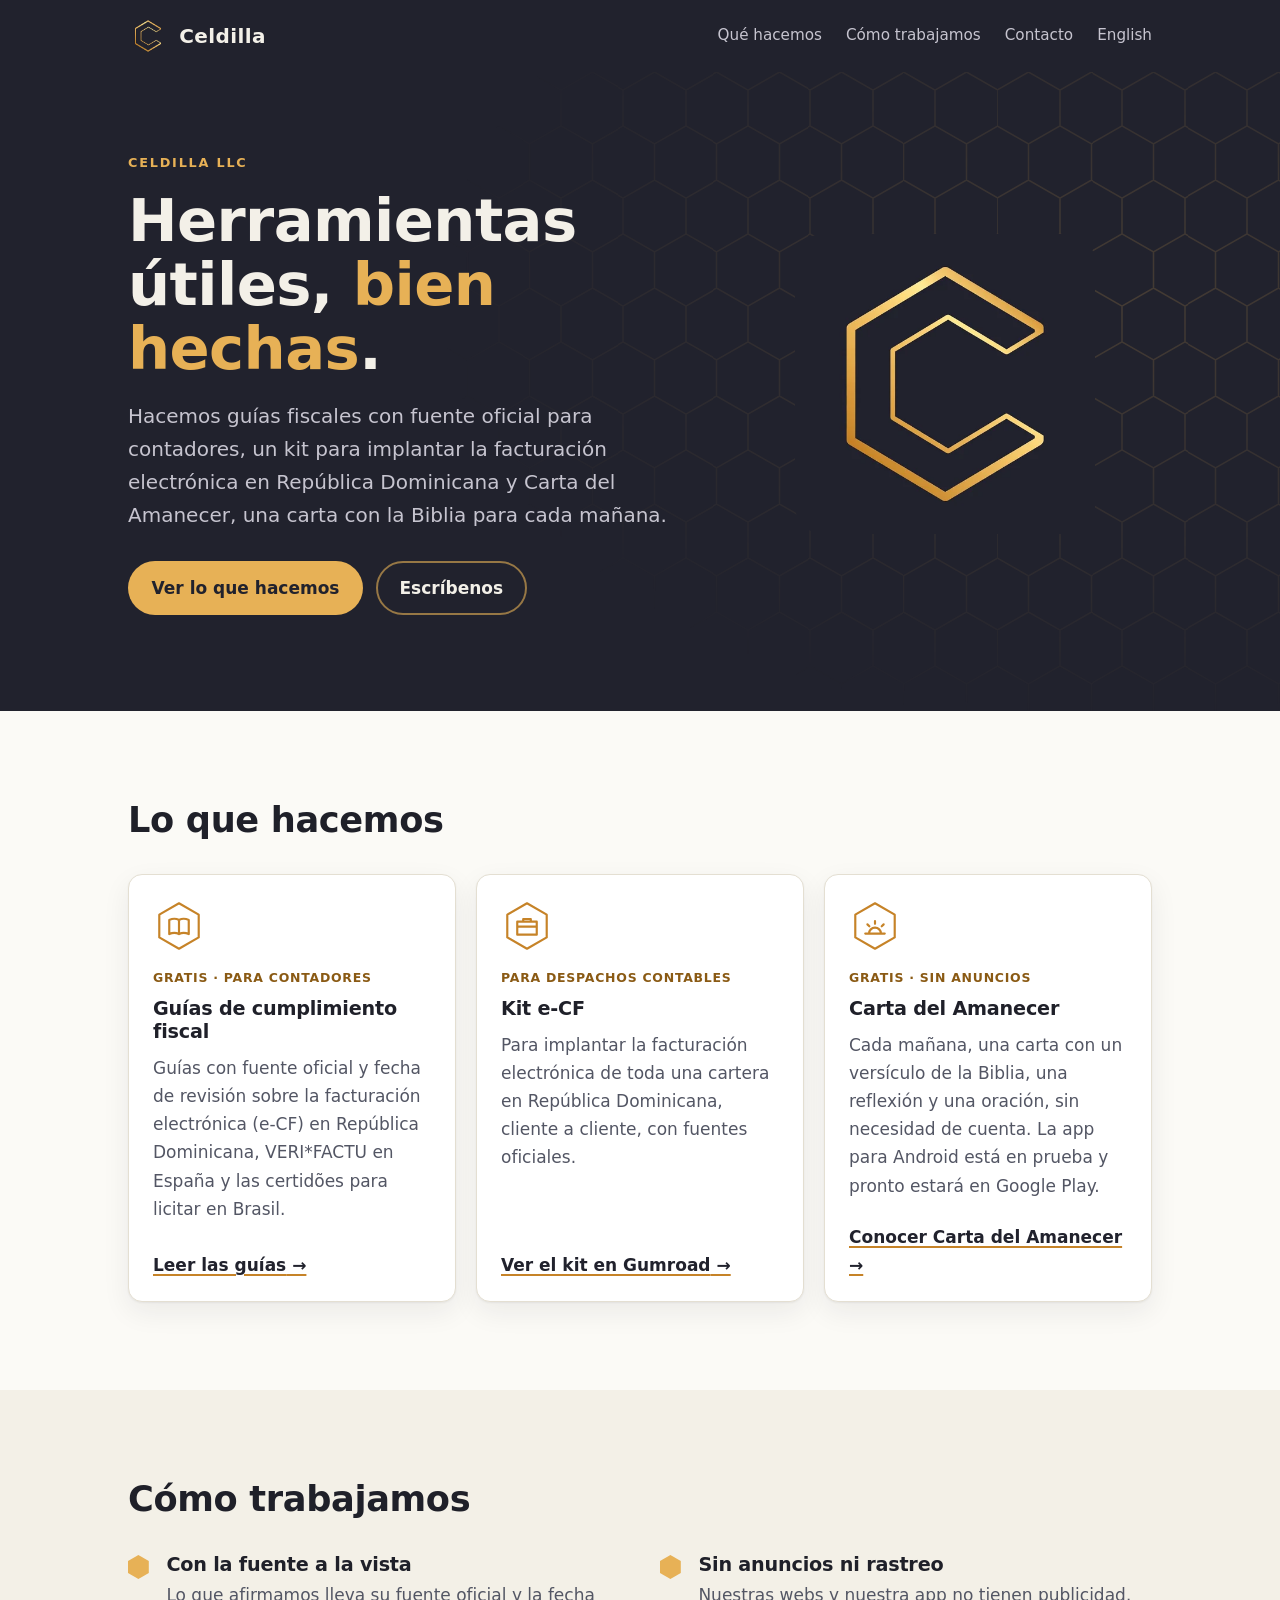
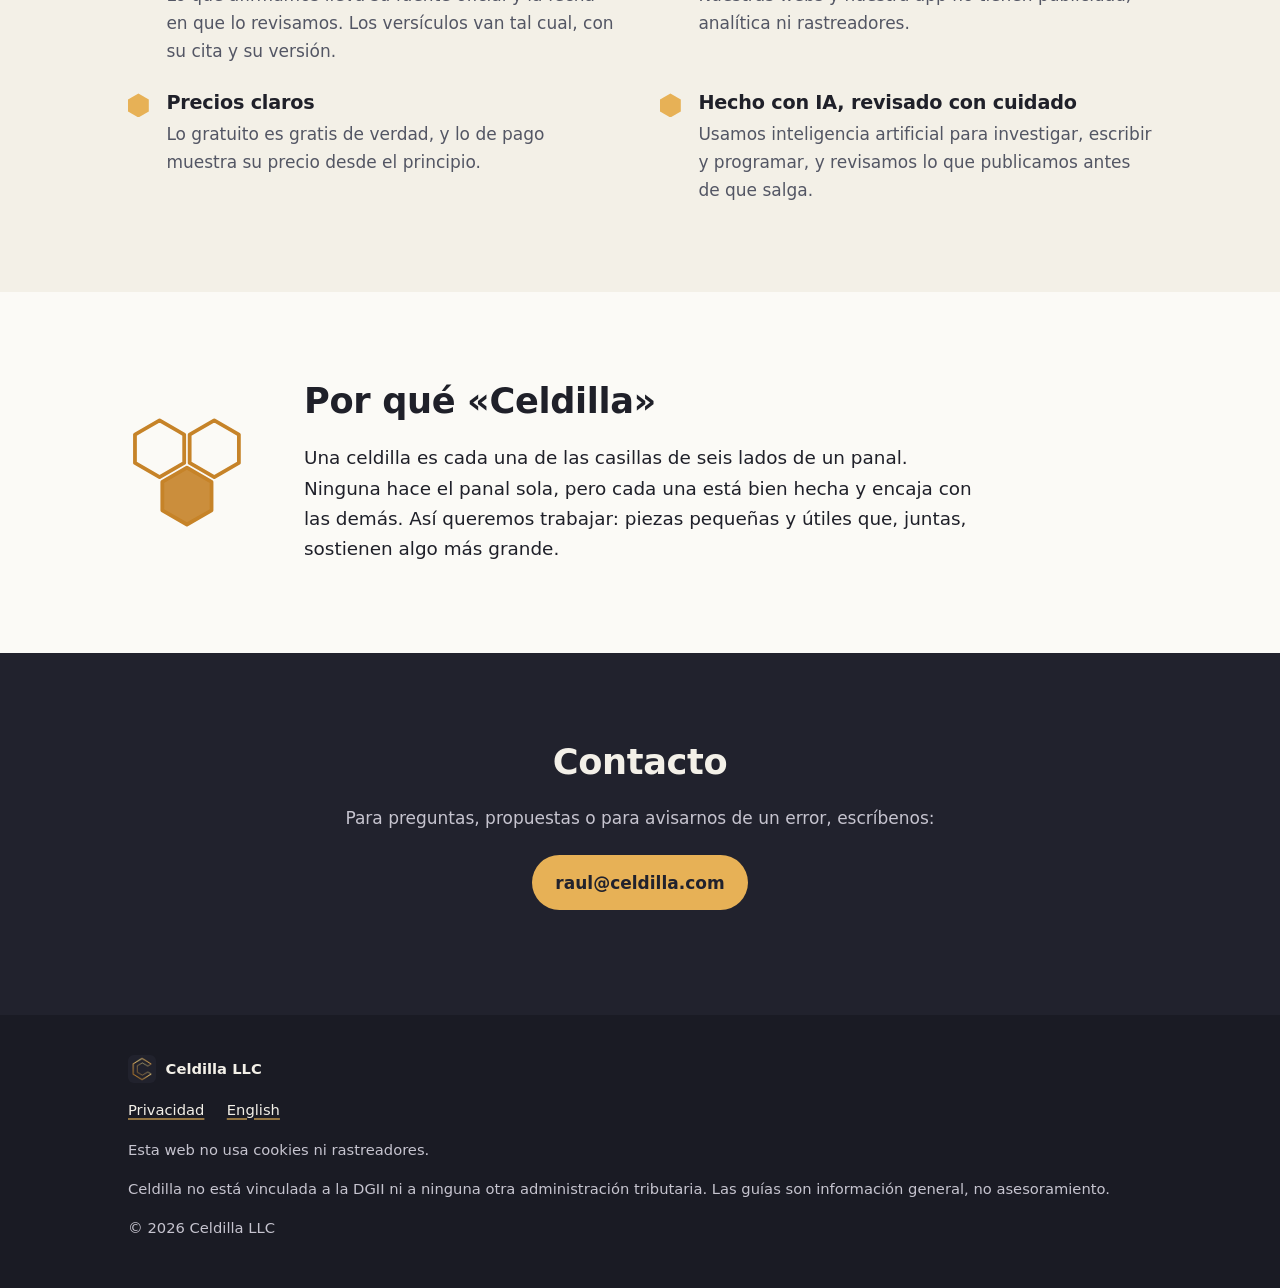
==== index.html @ afd008a3 "Pagina oficial de Celdilla en celdilla.com: inicio es/en, privacidad, 404 (O-092, D-213) Co-Authored" ====
<!doctype html>
<html lang="es">
<head>
  <meta charset="utf-8">
  <meta name="viewport" content="width=device-width, initial-scale=1">
  <meta http-equiv="Content-Security-Policy" content="default-src 'self'; script-src 'none'; style-src 'self'; img-src 'self'; font-src 'self'; object-src 'none'; base-uri 'self'; form-action 'none'; upgrade-insecure-requests">
  <meta name="referrer" content="strict-origin-when-cross-origin">
  <meta name="color-scheme" content="light dark">
  <meta name="theme-color" content="#21222d">
  <title>Celdilla LLC · Herramientas útiles, bien hechas</title>
  <meta name="description" content="Celdilla hace guías fiscales con fuente oficial para contadores, el kit e-CF para despachos de República Dominicana y Carta del Amanecer.">
  <link rel="canonical" href="https://celdilla.com/">
  <link rel="alternate" hreflang="es" href="https://celdilla.com/">
  <link rel="alternate" hreflang="en" href="https://celdilla.com/en/">
  <link rel="alternate" hreflang="x-default" href="https://celdilla.com/">
  <link rel="icon" href="/favicon.ico" sizes="any">
  <link rel="apple-touch-icon" href="/img/icono-180.png">
  <link rel="stylesheet" href="/estilos.css">
  <meta property="og:type" content="website">
  <meta property="og:site_name" content="Celdilla">
  <meta property="og:locale" content="es_LA">
  <meta property="og:locale:alternate" content="en_US">
  <meta property="og:url" content="https://celdilla.com/">
  <meta property="og:title" content="Celdilla · Herramientas útiles, bien hechas">
  <meta property="og:description" content="Guías fiscales con fuente oficial para contadores, el kit e-CF para despachos de República Dominicana y Carta del Amanecer.">
  <meta property="og:image" content="https://celdilla.com/img/compartir-es.png">
  <meta property="og:image:width" content="1200">
  <meta property="og:image:height" content="630">
  <meta property="og:image:alt" content="El logotipo de Celdilla, una C dorada de seis lados, con el lema «Herramientas útiles, bien hechas».">
  <meta name="twitter:card" content="summary_large_image">
  <script type="application/ld+json">
  {
    "@context": "https://schema.org",
    "@graph": [
      {
        "@type": "Organization",
        "@id": "https://celdilla.com/#organizacion",
        "name": "Celdilla LLC",
        "alternateName": "Celdilla",
        "url": "https://celdilla.com/",
        "logo": "https://celdilla.com/img/logo-512.png",
        "email": "raul@celdilla.com"
      },
      {
        "@type": "WebSite",
        "@id": "https://celdilla.com/#web",
        "url": "https://celdilla.com/",
        "name": "Celdilla",
        "inLanguage": ["es", "en"],
        "publisher": { "@id": "https://celdilla.com/#organizacion" }
      }
    ]
  }
  </script>
</head>
<body>
  <a class="saltar" href="#contenido">Saltar al contenido</a>

  <header class="cabecera">
    <div class="ancho cabecera__fila">
      <a class="marca" href="/"><img src="/img/logo-256.webp" alt="" width="40" height="40"><span>Celdilla</span></a>
      <nav aria-label="Principal">
        <ul>
          <li class="solo-ancho"><a href="#productos">Qué hacemos</a></li>
          <li class="solo-ancho"><a href="#principios">Cómo trabajamos</a></li>
          <li class="solo-ancho"><a href="#contacto">Contacto</a></li>
          <li><a href="/en/" hreflang="en" lang="en">English</a></li>
        </ul>
      </nav>
    </div>
  </header>

  <main id="contenido">
    <section class="portada" aria-labelledby="titulo">
      <div class="ancho portada__fila">
        <div>
          <p class="antetitulo">Celdilla LLC</p>
          <h1 id="titulo">Herramientas útiles, <em>bien hechas</em>.</h1>
          <p class="entrada">Hacemos guías fiscales con fuente oficial para contadores, un kit para implantar la facturación electrónica en República Dominicana y Carta del Amanecer, una carta con la Biblia para cada mañana.</p>
          <p class="acciones">
            <a class="boton boton--oro" href="#productos">Ver lo que hacemos</a>
            <a class="boton boton--linea" href="mailto:raul@celdilla.com">Escríbenos</a>
          </p>
        </div>
        <img class="portada__logo" src="/img/logo-512.webp" alt="" width="300" height="300">
      </div>
    </section>

    <section id="productos" class="seccion" aria-labelledby="productos-titulo">
      <div class="ancho">
        <h2 id="productos-titulo">Lo que hacemos</h2>
        <ul class="tarjetas">
          <li class="tarjeta">
            <svg class="tarjeta__icono" viewBox="0 0 48 48" aria-hidden="true" focusable="false" fill="none" stroke="currentColor" stroke-width="2" stroke-linecap="round" stroke-linejoin="round"><path d="M24 3 42.2 13.5v21L24 45 5.8 34.5v-21Z"/><path d="M15 18.5c3.2-1.6 6.2-1.6 9 0v13c-2.8-1.6-5.8-1.6-9 0Zm18 0c-3.2-1.6-6.2-1.6-9 0v13c2.8-1.6 5.8-1.6 9 0Z"/></svg>
            <p class="etiqueta">Gratis · Para contadores</p>
            <h3>Guías de cumplimiento fiscal</h3>
            <p>Guías con fuente oficial y fecha de revisión sobre la facturación electrónica (e-CF) en República Dominicana, VERI*FACTU en España y las <span lang="pt-BR">certidões</span> para licitar en Brasil.</p>
            <a class="tarjeta__enlace" href="https://guias.celdilla.com/">Leer las guías<span aria-hidden="true"> →</span></a>
          </li>
          <li class="tarjeta">
            <svg class="tarjeta__icono" viewBox="0 0 48 48" aria-hidden="true" focusable="false" fill="none" stroke="currentColor" stroke-width="2" stroke-linecap="round" stroke-linejoin="round"><path d="M24 3 42.2 13.5v21L24 45 5.8 34.5v-21Z"/><path d="M15 20h18v12H15Zm0 4.5h18m-12.5-4.5v-2.5h7V20"/></svg>
            <p class="etiqueta">Para despachos contables</p>
            <h3>Kit e-CF</h3>
            <p>Para implantar la facturación electrónica de toda una cartera en República Dominicana, cliente a cliente, con fuentes oficiales.</p>
            <a class="tarjeta__enlace" href="https://ramirezral.gumroad.com/l/kit-ecf-rd">Ver el kit en Gumroad<span aria-hidden="true"> →</span></a>
          </li>
          <li class="tarjeta">
            <svg class="tarjeta__icono" viewBox="0 0 48 48" aria-hidden="true" focusable="false" fill="none" stroke="currentColor" stroke-width="2" stroke-linecap="round" stroke-linejoin="round"><path d="M24 3 42.2 13.5v21L24 45 5.8 34.5v-21Z"/><path d="M15 31h18m-14.5 0a5.5 5.5 0 0 1 11 0M24 19.5V22m-7 .5 1.8 1.8m13.2-1.8-1.8 1.8"/></svg>
            <p class="etiqueta">Gratis · Sin anuncios</p>
            <h3>Carta del Amanecer</h3>
            <p>Cada mañana, una carta con un versículo de la Biblia, una reflexión y una oración, sin necesidad de cuenta. La app para Android está en prueba y pronto estará en Google Play.</p>
            <a class="tarjeta__enlace" href="https://carta.celdilla.com/">Conocer Carta del Amanecer<span aria-hidden="true"> →</span></a>
          </li>
        </ul>
      </div>
    </section>

    <section id="principios" class="seccion seccion--suave" aria-labelledby="principios-titulo">
      <div class="ancho">
        <h2 id="principios-titulo">Cómo trabajamos</h2>
        <ul class="principios">
          <li>
            <h3>Con la fuente a la vista</h3>
            <p>Lo que afirmamos lleva su fuente oficial y la fecha en que lo revisamos. Los versículos van tal cual, con su cita y su versión.</p>
          </li>
          <li>
            <h3>Sin anuncios ni rastreo</h3>
            <p>Nuestras webs y nuestra app no tienen publicidad, analítica ni rastreadores.</p>
          </li>
          <li>
            <h3>Precios claros</h3>
            <p>Lo gratuito es gratis de verdad, y lo de pago muestra su precio desde el principio.</p>
          </li>
          <li>
            <h3>Hecho con IA, revisado con cuidado</h3>
            <p>Usamos inteligencia artificial para investigar, escribir y programar, y revisamos lo que publicamos antes de que salga.</p>
          </li>
        </ul>
      </div>
    </section>

    <section id="nombre" class="seccion" aria-labelledby="nombre-titulo">
      <div class="ancho nombre">
        <svg viewBox="10 3 76 74" aria-hidden="true" focusable="false" fill="none" stroke="currentColor" stroke-width="2.4" stroke-linejoin="round"><path d="M30 7 45.59 16v18L30 43 14.41 34V16Z"/><path d="M64.64 7 80.23 16v18L64.64 43 49.05 34V16Z"/><path d="M47.32 37 62.91 46v18L47.32 73 31.73 64V46Z" fill="currentColor" fill-opacity=".9"/></svg>
        <div>
          <h2 id="nombre-titulo">Por qué «Celdilla»</h2>
          <p>Una celdilla es cada una de las casillas de seis lados de un panal. Ninguna hace el panal sola, pero cada una está bien hecha y encaja con las demás. Así queremos trabajar: piezas pequeñas y útiles que, juntas, sostienen algo más grande.</p>
        </div>
      </div>
    </section>

    <section id="contacto" class="seccion seccion--noche" aria-labelledby="contacto-titulo">
      <div class="ancho contacto">
        <h2 id="contacto-titulo">Contacto</h2>
        <p>Para preguntas, propuestas o para avisarnos de un error, escríbenos:</p>
        <p><a class="boton boton--oro" href="mailto:raul@celdilla.com">raul@celdilla.com</a></p>
      </div>
    </section>
  </main>

  <footer class="pie">
    <div class="ancho">
      <p class="pie__marca"><img src="/img/logo-256.webp" alt="" width="28" height="28">Celdilla LLC</p>
      <ul>
        <li><a href="/privacidad.html">Privacidad</a></li>
        <li><a href="/en/" hreflang="en" lang="en">English</a></li>
      </ul>
      <p>Esta web no usa cookies ni rastreadores.</p>
      <p>Celdilla no está vinculada a la DGII ni a ninguna otra administración tributaria. Las guías son información general, no asesoramiento.</p>
      <p>© 2026 Celdilla LLC</p>
    </div>
  </footer>
</body>
</html>
---- estilos.css ----
/* celdilla.com. Colores del logotipo A: fondo #21222d y oro de #c68328 a #ffe893.
   Sin fuentes ni scripts externos: letra del sistema y nada que cargar de otros sitios. */
:root {
  --noche: #21222d;
  --noche-2: #1a1b24;
  --oro: #e7b156;
  --oro-claro: #ffe893;
  --oro-oscuro: #c68328;
  --sobre-noche: #f3f0e8;
  --sobre-noche-suave: #c6c4cf;
  --tinta: #1f2029;
  --suave: #535664;
  --papel: #fbfaf6;
  --papel-2: #f3f0e7;
  --tarjeta: #ffffff;
  --borde: #e4dfd2;
  --acento: #8a5a14;
  --enlace: #21222d;
  --subrayado: #c68328;
  --icono: #c68328;
  --sombra: 0 1px 2px rgb(33 34 45 / 6%), 0 10px 28px rgb(33 34 45 / 7%);
}
@media (prefers-color-scheme: dark) {
  :root {
    --tinta: #ecebe6;
    --suave: #b0b2bd;
    --papel: #15161d;
    --papel-2: #1b1c25;
    --tarjeta: #21222d;
    --borde: #353748;
    --acento: #e7b156;
    --enlace: #ffe2a0;
    --subrayado: #e7b156;
    --icono: #e7b156;
    --sombra: none;
  }
}

*, *::before, *::after { box-sizing: border-box; }
html { -webkit-text-size-adjust: 100%; text-size-adjust: 100%; }
@media (prefers-reduced-motion: no-preference) { html { scroll-behavior: smooth; } }
body {
  margin: 0;
  font: 400 1.0625rem/1.65 ui-sans-serif, system-ui, -apple-system, "Segoe UI", Roboto, "Helvetica Neue", Arial, sans-serif;
  color: var(--tinta);
  background: var(--papel);
}
a {
  color: var(--enlace);
  text-decoration-color: var(--subrayado);
  text-decoration-thickness: 2px;
  text-underline-offset: 3px;
}
a:hover { text-decoration-color: currentColor; }
:focus-visible { outline: 3px solid var(--oro); outline-offset: 3px; border-radius: 4px; }
h1, h2, h3 { line-height: 1.2; letter-spacing: -0.01em; margin: 0 0 0.6em; }
h2 { font-size: clamp(1.6rem, 1.2rem + 1.6vw, 2.2rem); }
h3 { font-size: 1.2rem; }
p { margin: 0 0 1em; }

.ancho { width: 100%; max-width: 68rem; margin: 0 auto; padding: 0 1rem; }
@media (min-width: 48rem) { .ancho { padding: 0 2rem; } }

.saltar {
  position: absolute; left: 1rem; top: -4rem; z-index: 10;
  background: var(--oro); color: var(--noche);
  padding: 0.6rem 1rem; border-radius: 8px; font-weight: 600;
}
.saltar:focus { top: 1rem; }

/* Cabecera */
.cabecera { background: var(--noche); color: var(--sobre-noche); }
.cabecera__fila { display: flex; align-items: center; justify-content: space-between; gap: 1rem; min-height: 4.5rem; }
.marca {
  display: inline-flex; align-items: center; gap: 0.7rem;
  color: var(--sobre-noche); text-decoration: none;
  font-weight: 700; font-size: 1.25rem; letter-spacing: 0.02em;
}
.marca img { width: 40px; height: 40px; border-radius: 9px; }
.cabecera ul { display: flex; gap: 1.5rem; list-style: none; margin: 0; padding: 0; }
.cabecera nav a {
  display: inline-block; padding: 0.6rem 0;
  color: var(--sobre-noche-suave); text-decoration: none; font-size: 0.95rem;
}
.cabecera nav a:hover { color: var(--oro-claro); }
@media (max-width: 47.99rem) { .solo-ancho { display: none; } }

/* Portada */
.portada {
  position: relative; isolation: isolate; overflow: hidden;
  background: var(--noche); color: var(--sobre-noche);
  padding: 3.5rem 0 4.5rem;
}
.portada::before {
  content: ""; position: absolute; inset: 0; z-index: -1;
  background: url("/img/panal.svg") 0 0 / 62.35px 108px repeat;
  -webkit-mask-image: radial-gradient(ellipse 75% 95% at 88% 35%, #000 0%, transparent 72%);
  mask-image: radial-gradient(ellipse 75% 95% at 88% 35%, #000 0%, transparent 72%);
}
.portada__fila { display: grid; gap: 2rem; align-items: center; }
@media (min-width: 52rem) {
  .portada { padding: 5rem 0 6rem; }
  .portada__fila { grid-template-columns: 1.4fr 1fr; }
}
.antetitulo {
  color: var(--oro); font-weight: 600; font-size: 0.8rem;
  letter-spacing: 0.14em; text-transform: uppercase; margin-bottom: 1rem;
}
.portada h1 { font-size: clamp(2.2rem, 1.4rem + 3.6vw, 3.7rem); line-height: 1.08; margin-bottom: 1.2rem; }
.portada h1 em { font-style: normal; color: var(--oro); }
.entrada { font-size: clamp(1.08rem, 1rem + 0.35vw, 1.25rem); color: var(--sobre-noche-suave); max-width: 38rem; }
.acciones { display: flex; flex-wrap: wrap; gap: 0.8rem; margin: 1.8rem 0 0; }
.portada__logo { justify-self: center; width: min(300px, 70vw); height: auto; border-radius: 28px; }
@media (max-width: 51.99rem) { .portada__logo { display: none; } }

/* Botones */
.boton {
  display: inline-flex; align-items: center; justify-content: center;
  min-height: 48px; padding: 0.7rem 1.35rem; border-radius: 999px;
  border: 2px solid transparent; font-weight: 650; text-decoration: none;
}
.boton--oro { background: var(--oro); color: var(--noche); }
.boton--oro:hover { background: var(--oro-claro); }
.boton--linea { border-color: rgb(231 177 86 / 60%); color: var(--sobre-noche); }
.boton--linea:hover { border-color: var(--oro); color: var(--oro-claro); }

/* Secciones */
.seccion { padding: 4rem 0; }
@media (min-width: 48rem) { .seccion { padding: 5.5rem 0; } }
.seccion--suave { background: var(--papel-2); }
.seccion--noche { background: var(--noche); color: var(--sobre-noche); }
.intro { color: var(--suave); max-width: 42rem; }

/* Lo que hacemos */
.tarjetas { list-style: none; margin: 2rem 0 0; padding: 0; display: grid; gap: 1.25rem; }
@media (min-width: 52rem) { .tarjetas { grid-template-columns: repeat(3, 1fr); } }
.tarjeta {
  display: flex; flex-direction: column;
  background: var(--tarjeta); border: 1px solid var(--borde); border-radius: 14px;
  padding: 1.6rem 1.5rem 1.4rem; box-shadow: var(--sombra);
}
.tarjeta__icono { width: 52px; height: 52px; color: var(--icono); margin-bottom: 1rem; }
.etiqueta {
  color: var(--acento); font-size: 0.78rem; font-weight: 650;
  letter-spacing: 0.06em; text-transform: uppercase; margin-bottom: 0.5rem;
}
.tarjeta p:not(.etiqueta) { color: var(--suave); }
.tarjeta__enlace { margin-top: auto; padding-top: 0.4rem; font-weight: 650; }

/* Cómo trabajamos */
.principios { list-style: none; margin: 2rem 0 0; padding: 0; display: grid; gap: 1.6rem 2.5rem; }
@media (min-width: 48rem) { .principios { grid-template-columns: repeat(2, 1fr); } }
.principios li { position: relative; padding-left: 2.4rem; }
.principios li::before {
  content: ""; position: absolute; left: 0; top: 0.15rem;
  width: 1.3rem; height: 1.5rem; background: var(--oro);
  clip-path: polygon(50% 0, 100% 25%, 100% 75%, 50% 100%, 0 75%, 0 25%);
}
.principios h3 { margin-bottom: 0.35rem; }
.principios p { color: var(--suave); margin: 0; }

/* Por qué «Celdilla» */
.nombre { display: grid; gap: 1.5rem; align-items: center; }
@media (min-width: 48rem) { .nombre { grid-template-columns: 8rem 1fr; gap: 3rem; } }
.nombre svg { width: 7.5rem; height: auto; color: var(--icono); }
.nombre p { font-size: 1.15rem; max-width: 42rem; margin: 0; }

/* Contacto */
.contacto { text-align: center; }
.contacto p { color: var(--sobre-noche-suave); }
.contacto .boton { margin-top: 0.4rem; }

/* Pie */
.pie { background: var(--noche-2); color: var(--sobre-noche-suave); font-size: 0.92rem; padding: 2.5rem 0 3rem; }
.pie a { color: var(--sobre-noche); text-decoration-color: rgb(231 177 86 / 60%); }
.pie__marca { display: flex; align-items: center; gap: 0.6rem; color: var(--sobre-noche); font-weight: 700; }
.pie__marca img { width: 28px; height: 28px; border-radius: 6px; }
.pie ul { display: flex; flex-wrap: wrap; gap: 0.4rem 1.4rem; list-style: none; margin: 0 0 1rem; padding: 0; }
.pie p:last-child { margin-bottom: 0; }

/* Páginas de texto */
.texto { padding: 3rem 0 4rem; }
.texto .ancho { max-width: 46rem; }
.texto h1 { font-size: clamp(1.8rem, 1.4rem + 1.6vw, 2.4rem); }
.texto h2 { font-size: 1.3rem; margin-top: 2.2rem; }
.suave { color: var(--suave); }

@media print {
  .cabecera nav, .acciones, .saltar, .portada::before { display: none; }
  .portada, .seccion--noche, .cabecera, .pie { background: none; color: #000; }
}
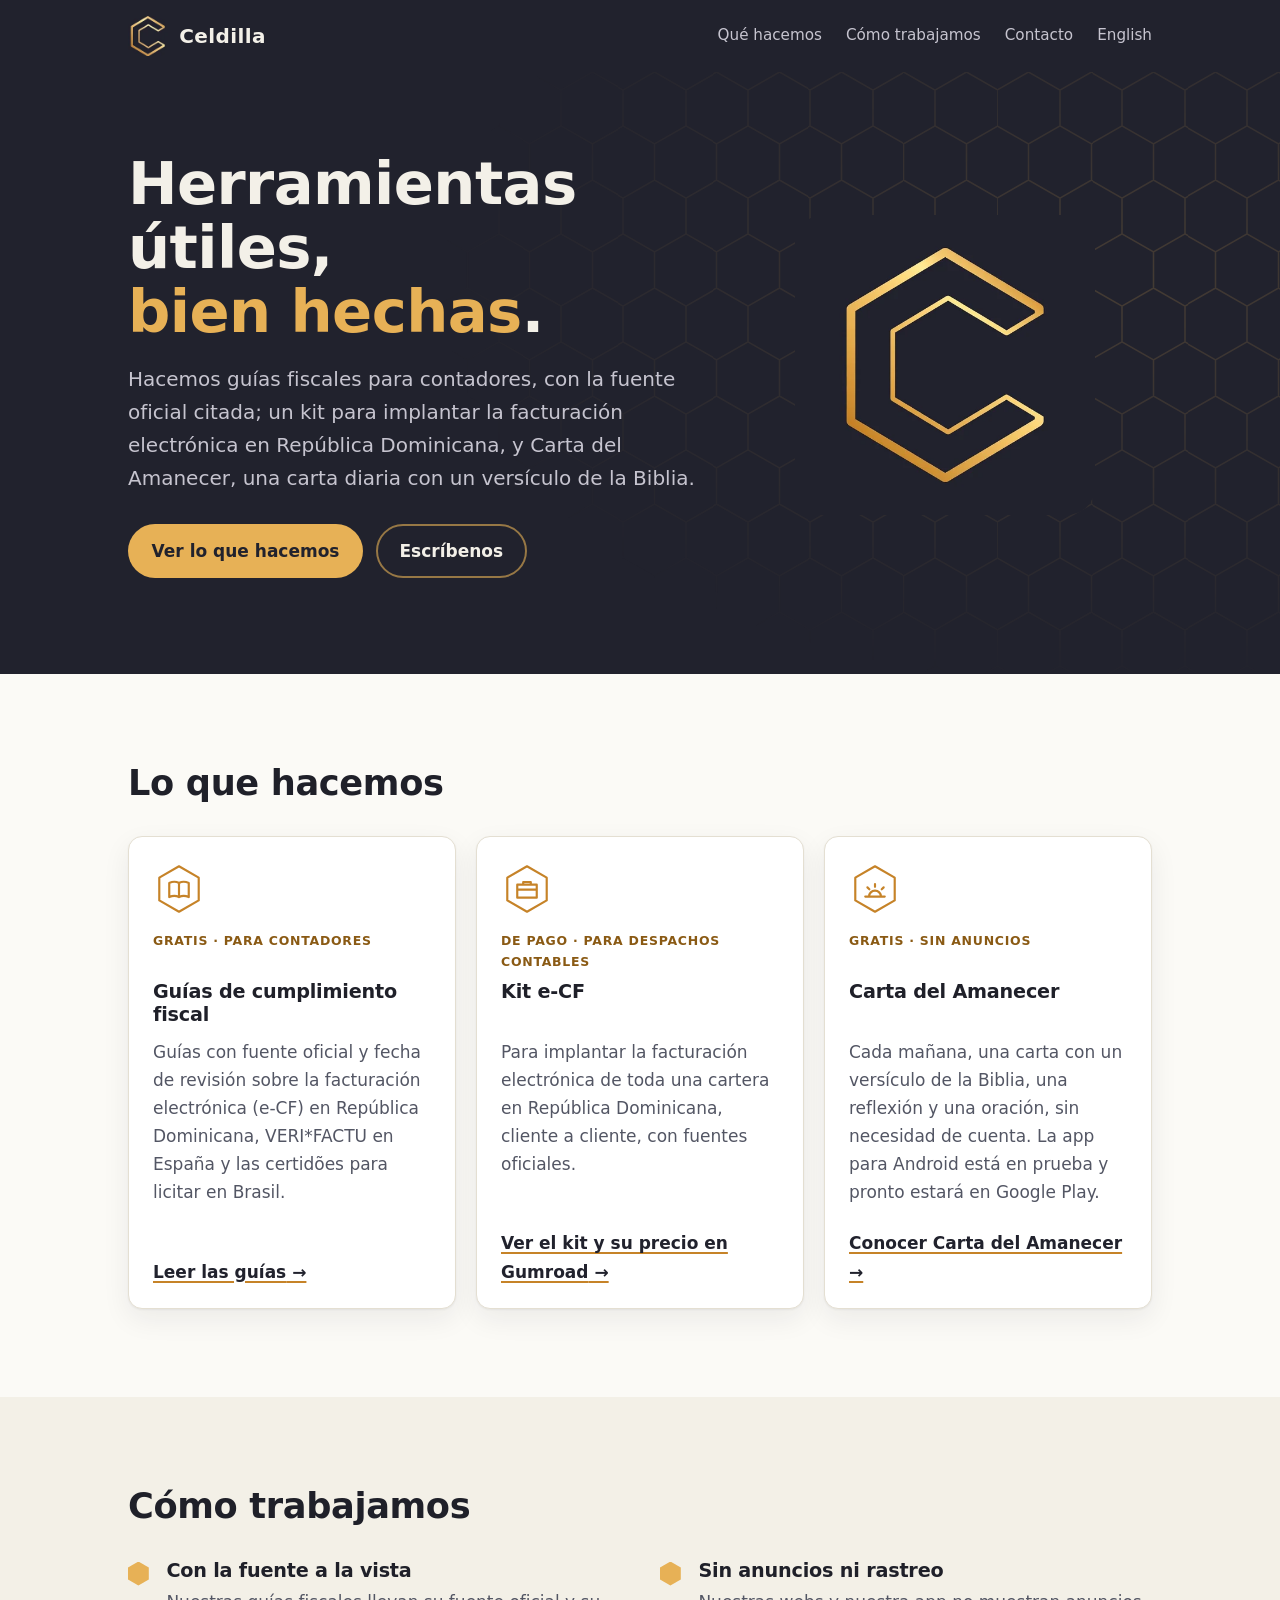
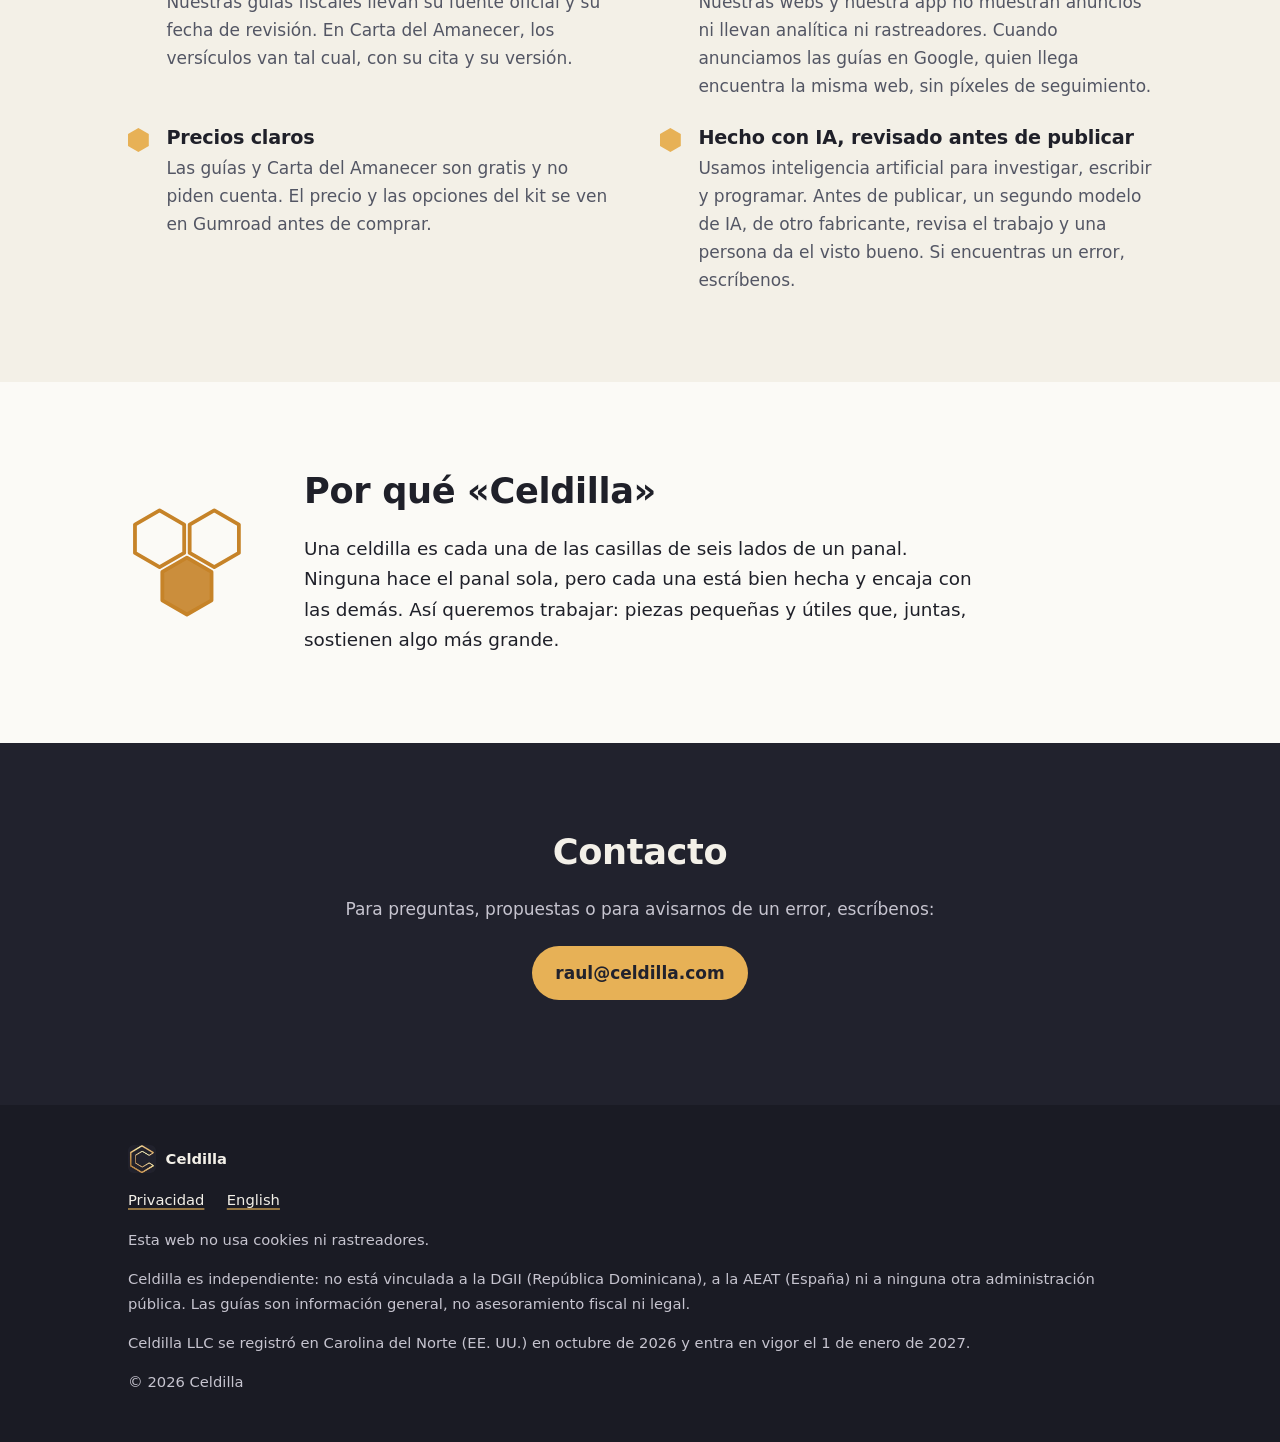
==== commit e093597a: "Correcciones de Fable 13 y GPT web-r1: marca Celdilla hasta enero, foco accesible, privacidad comple" ====
--- a/index.html
+++ b/index.html
@@ -7,7 +7,7 @@
   <meta name="referrer" content="strict-origin-when-cross-origin">
   <meta name="color-scheme" content="light dark">
   <meta name="theme-color" content="#21222d">
-  <title>Celdilla LLC · Herramientas útiles, bien hechas</title>
+  <title>Celdilla · Herramientas útiles, bien hechas</title>
   <meta name="description" content="Celdilla hace guías fiscales con fuente oficial para contadores, el kit e-CF para despachos de República Dominicana y Carta del Amanecer.">
   <link rel="canonical" href="https://celdilla.com/">
   <link rel="alternate" hreflang="es" href="https://celdilla.com/">
@@ -35,8 +35,7 @@
       {
         "@type": "Organization",
         "@id": "https://celdilla.com/#organizacion",
-        "name": "Celdilla LLC",
-        "alternateName": "Celdilla",
+        "name": "Celdilla",
         "url": "https://celdilla.com/",
         "logo": "https://celdilla.com/img/logo-512.png",
         "email": "raul@celdilla.com"
@@ -58,7 +57,7 @@
 
   <header class="cabecera">
     <div class="ancho cabecera__fila">
-      <a class="marca" href="/"><img src="/img/logo-256.webp" alt="" width="40" height="40"><span>Celdilla</span></a>
+      <a class="marca" href="/"><img src="/img/logo-pequeno.webp" alt="" width="40" height="40"><span>Celdilla</span></a>
       <nav aria-label="Principal">
         <ul>
           <li class="solo-ancho"><a href="#productos">Qué hacemos</a></li>
@@ -74,12 +73,11 @@
     <section class="portada" aria-labelledby="titulo">
       <div class="ancho portada__fila">
         <div>
-          <p class="antetitulo">Celdilla LLC</p>
           <h1 id="titulo">Herramientas útiles, <em>bien hechas</em>.</h1>
-          <p class="entrada">Hacemos guías fiscales con fuente oficial para contadores, un kit para implantar la facturación electrónica en República Dominicana y Carta del Amanecer, una carta con la Biblia para cada mañana.</p>
+          <p class="entrada">Hacemos guías fiscales para contadores, con la fuente oficial citada; un kit para implantar la facturación electrónica en República Dominicana, y Carta del Amanecer, una carta diaria con un versículo de la Biblia.</p>
           <p class="acciones">
             <a class="boton boton--oro" href="#productos">Ver lo que hacemos</a>
-            <a class="boton boton--linea" href="mailto:raul@celdilla.com">Escríbenos</a>
+            <a class="boton boton--linea" href="#contacto">Escríbenos</a>
           </p>
         </div>
         <img class="portada__logo" src="/img/logo-512.webp" alt="" width="300" height="300">
@@ -99,10 +97,10 @@
           </li>
           <li class="tarjeta">
             <svg class="tarjeta__icono" viewBox="0 0 48 48" aria-hidden="true" focusable="false" fill="none" stroke="currentColor" stroke-width="2" stroke-linecap="round" stroke-linejoin="round"><path d="M24 3 42.2 13.5v21L24 45 5.8 34.5v-21Z"/><path d="M15 20h18v12H15Zm0 4.5h18m-12.5-4.5v-2.5h7V20"/></svg>
-            <p class="etiqueta">Para despachos contables</p>
+            <p class="etiqueta">De pago · Para despachos contables</p>
             <h3>Kit e-CF</h3>
             <p>Para implantar la facturación electrónica de toda una cartera en República Dominicana, cliente a cliente, con fuentes oficiales.</p>
-            <a class="tarjeta__enlace" href="https://ramirezral.gumroad.com/l/kit-ecf-rd">Ver el kit en Gumroad<span aria-hidden="true"> →</span></a>
+            <a class="tarjeta__enlace" href="https://ramirezral.gumroad.com/l/kit-ecf-rd">Ver el kit y su precio en Gumroad<span aria-hidden="true"> →</span></a>
           </li>
           <li class="tarjeta">
             <svg class="tarjeta__icono" viewBox="0 0 48 48" aria-hidden="true" focusable="false" fill="none" stroke="currentColor" stroke-width="2" stroke-linecap="round" stroke-linejoin="round"><path d="M24 3 42.2 13.5v21L24 45 5.8 34.5v-21Z"/><path d="M15 31h18m-14.5 0a5.5 5.5 0 0 1 11 0M24 19.5V22m-7 .5 1.8 1.8m13.2-1.8-1.8 1.8"/></svg>
@@ -121,19 +119,19 @@
         <ul class="principios">
           <li>
             <h3>Con la fuente a la vista</h3>
-            <p>Lo que afirmamos lleva su fuente oficial y la fecha en que lo revisamos. Los versículos van tal cual, con su cita y su versión.</p>
+            <p>Nuestras guías fiscales llevan su fuente oficial y su fecha de revisión. En Carta del Amanecer, los versículos van tal cual, con su cita y su versión.</p>
           </li>
           <li>
             <h3>Sin anuncios ni rastreo</h3>
-            <p>Nuestras webs y nuestra app no tienen publicidad, analítica ni rastreadores.</p>
+            <p>Nuestras webs y nuestra app no muestran anuncios ni llevan analítica ni rastreadores. Cuando anunciamos las guías en Google, quien llega encuentra la misma web, sin píxeles de seguimiento.</p>
           </li>
           <li>
             <h3>Precios claros</h3>
-            <p>Lo gratuito es gratis de verdad, y lo de pago muestra su precio desde el principio.</p>
+            <p>Las guías y Carta del Amanecer son gratis y no piden cuenta. El precio y las opciones del kit se ven en Gumroad antes de comprar.</p>
           </li>
           <li>
-            <h3>Hecho con IA, revisado con cuidado</h3>
-            <p>Usamos inteligencia artificial para investigar, escribir y programar, y revisamos lo que publicamos antes de que salga.</p>
+            <h3>Hecho con IA, revisado antes de publicar</h3>
+            <p>Usamos inteligencia artificial para investigar, escribir y programar. Antes de publicar, un segundo modelo de IA, de otro fabricante, revisa el trabajo y una persona da el visto bueno. Si encuentras un error, escríbenos.</p>
           </li>
         </ul>
       </div>
@@ -160,14 +158,15 @@
 
   <footer class="pie">
     <div class="ancho">
-      <p class="pie__marca"><img src="/img/logo-256.webp" alt="" width="28" height="28">Celdilla LLC</p>
+      <p class="pie__marca"><img src="/img/logo-pequeno.webp" alt="" width="28" height="28">Celdilla</p>
       <ul>
         <li><a href="/privacidad.html">Privacidad</a></li>
         <li><a href="/en/" hreflang="en" lang="en">English</a></li>
       </ul>
       <p>Esta web no usa cookies ni rastreadores.</p>
-      <p>Celdilla no está vinculada a la DGII ni a ninguna otra administración tributaria. Las guías son información general, no asesoramiento.</p>
-      <p>© 2026 Celdilla LLC</p>
+      <p>Celdilla es independiente: no está vinculada a la DGII (República Dominicana), a la AEAT (España) ni a ninguna otra administración pública. Las guías son información general, no asesoramiento fiscal ni legal.</p>
+      <p>Celdilla LLC se registró en Carolina del Norte (EE. UU.) en octubre de 2026 y entra en vigor el 1 de enero de 2027.</p>
+      <p>© 2026 Celdilla</p>
     </div>
   </footer>
 </body>
--- a/estilos.css
+++ b/estilos.css
@@ -18,6 +18,7 @@
   --enlace: #21222d;
   --subrayado: #c68328;
   --icono: #c68328;
+  --foco: #8a5a14;
   --sombra: 0 1px 2px rgb(33 34 45 / 6%), 0 10px 28px rgb(33 34 45 / 7%);
 }
 @media (prefers-color-scheme: dark) {
@@ -32,9 +33,12 @@
     --enlace: #ffe2a0;
     --subrayado: #e7b156;
     --icono: #e7b156;
+    --foco: #e7b156;
     --sombra: none;
   }
 }
+/* Sobre las franjas oscuras el foco va en oro claro; sobre papel, en oro oscuro (contraste de al menos 3:1). */
+.cabecera, .portada, .seccion--noche, .pie, .saltar { --foco: #e7b156; }
 
 *, *::before, *::after { box-sizing: border-box; }
 html { -webkit-text-size-adjust: 100%; text-size-adjust: 100%; }
@@ -52,7 +56,7 @@
   text-underline-offset: 3px;
 }
 a:hover { text-decoration-color: currentColor; }
-:focus-visible { outline: 3px solid var(--oro); outline-offset: 3px; border-radius: 4px; }
+:focus-visible { outline: 3px solid var(--foco); outline-offset: 3px; border-radius: 4px; }
 h1, h2, h3 { line-height: 1.2; letter-spacing: -0.01em; margin: 0 0 0.6em; }
 h2 { font-size: clamp(1.6rem, 1.2rem + 1.6vw, 2.2rem); }
 h3 { font-size: 1.2rem; }
@@ -107,7 +111,7 @@
   letter-spacing: 0.14em; text-transform: uppercase; margin-bottom: 1rem;
 }
 .portada h1 { font-size: clamp(2.2rem, 1.4rem + 3.6vw, 3.7rem); line-height: 1.08; margin-bottom: 1.2rem; }
-.portada h1 em { font-style: normal; color: var(--oro); }
+.portada h1 em { font-style: normal; color: var(--oro); white-space: nowrap; }
 .entrada { font-size: clamp(1.08rem, 1rem + 0.35vw, 1.25rem); color: var(--sobre-noche-suave); max-width: 38rem; }
 .acciones { display: flex; flex-wrap: wrap; gap: 0.8rem; margin: 1.8rem 0 0; }
 .portada__logo { justify-self: center; width: min(300px, 70vw); height: auto; border-radius: 28px; }
@@ -138,6 +142,10 @@
   display: flex; flex-direction: column;
   background: var(--tarjeta); border: 1px solid var(--borde); border-radius: 14px;
   padding: 1.6rem 1.5rem 1.4rem; box-shadow: var(--sombra);
+}
+/* Con subgrid, icono, etiqueta, título, texto y enlace quedan a la misma altura en las tres tarjetas. */
+@supports (grid-template-rows: subgrid) {
+  .tarjeta { display: grid; grid-row: span 5; grid-template-rows: subgrid; row-gap: 0; align-content: start; }
 }
 .tarjeta__icono { width: 52px; height: 52px; color: var(--icono); margin-bottom: 1rem; }
 .etiqueta {
@@ -186,6 +194,10 @@
 .suave { color: var(--suave); }
 
 @media print {
+  :root {
+    --tinta: #000; --suave: #333; --papel: #fff; --papel-2: #fff; --tarjeta: #fff;
+    --sobre-noche: #000; --sobre-noche-suave: #333; --enlace: #000;
+  }
   .cabecera nav, .acciones, .saltar, .portada::before { display: none; }
   .portada, .seccion--noche, .cabecera, .pie { background: none; color: #000; }
 }
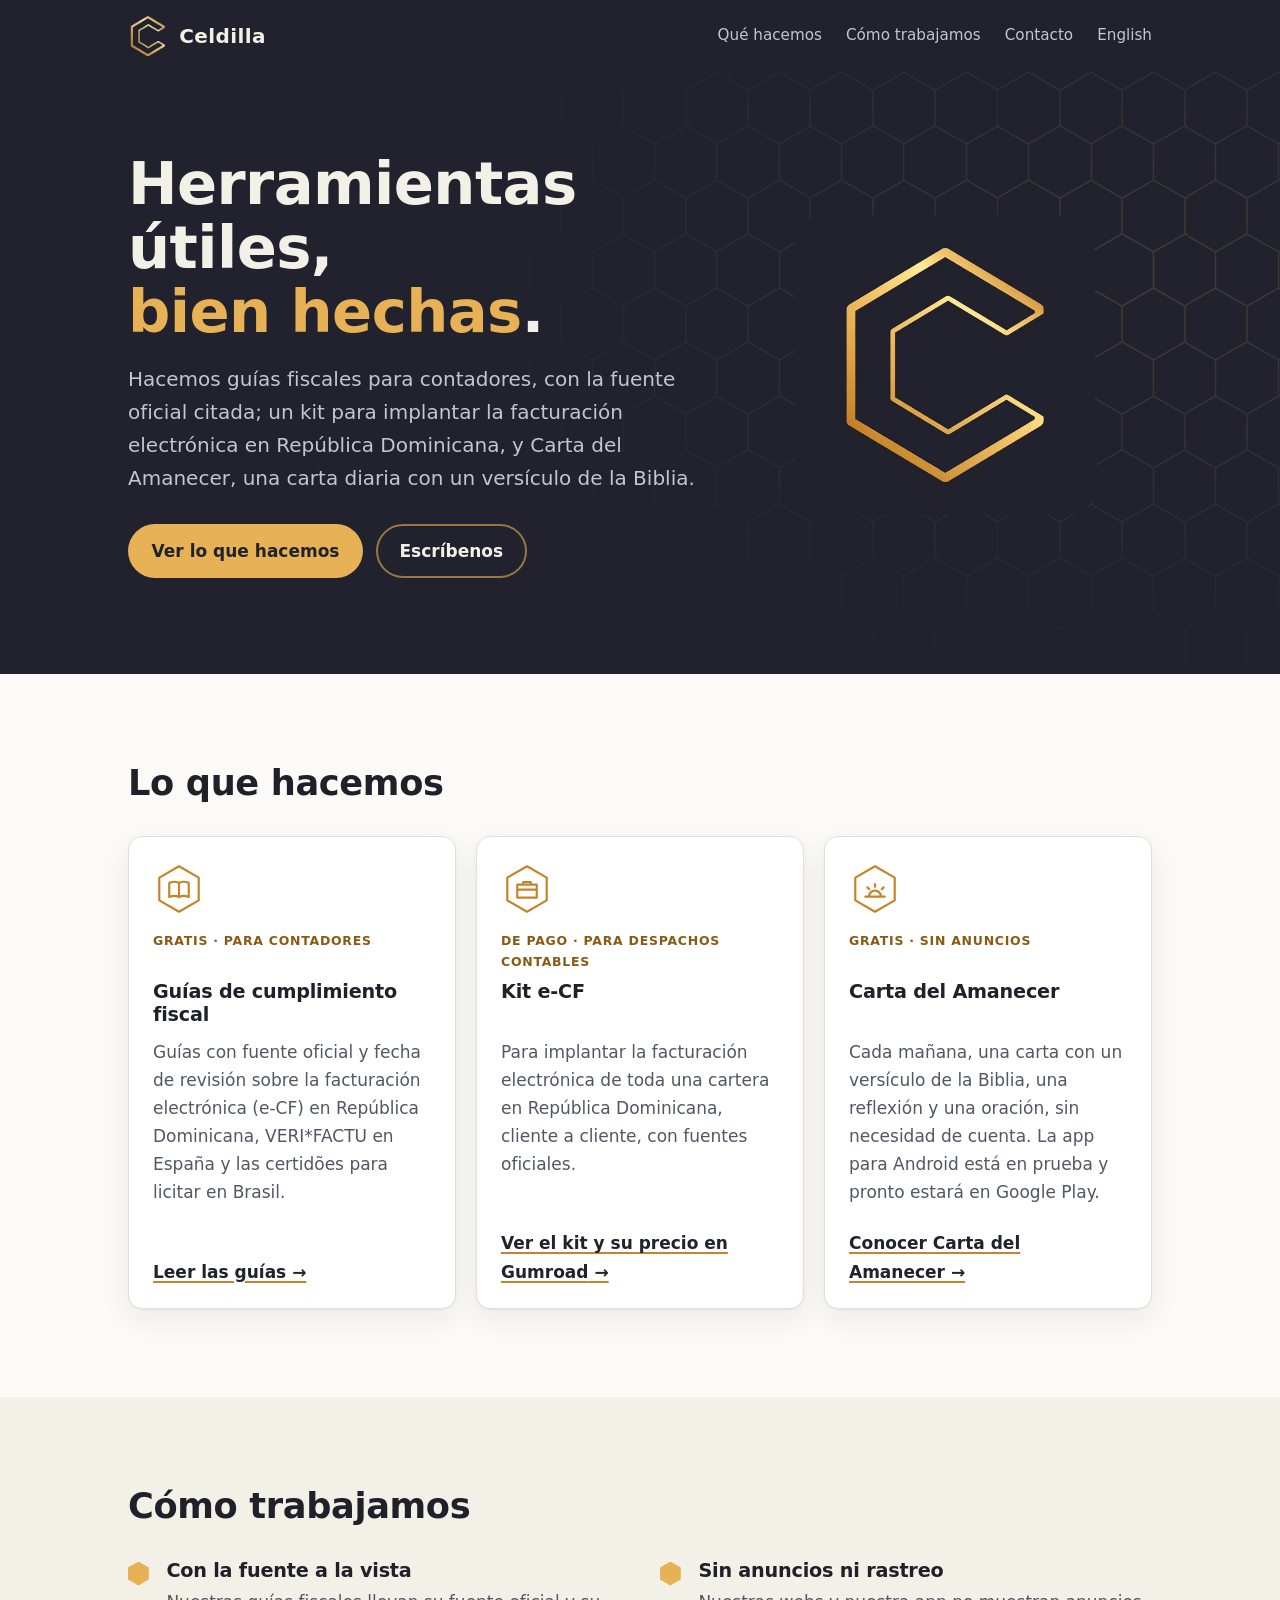
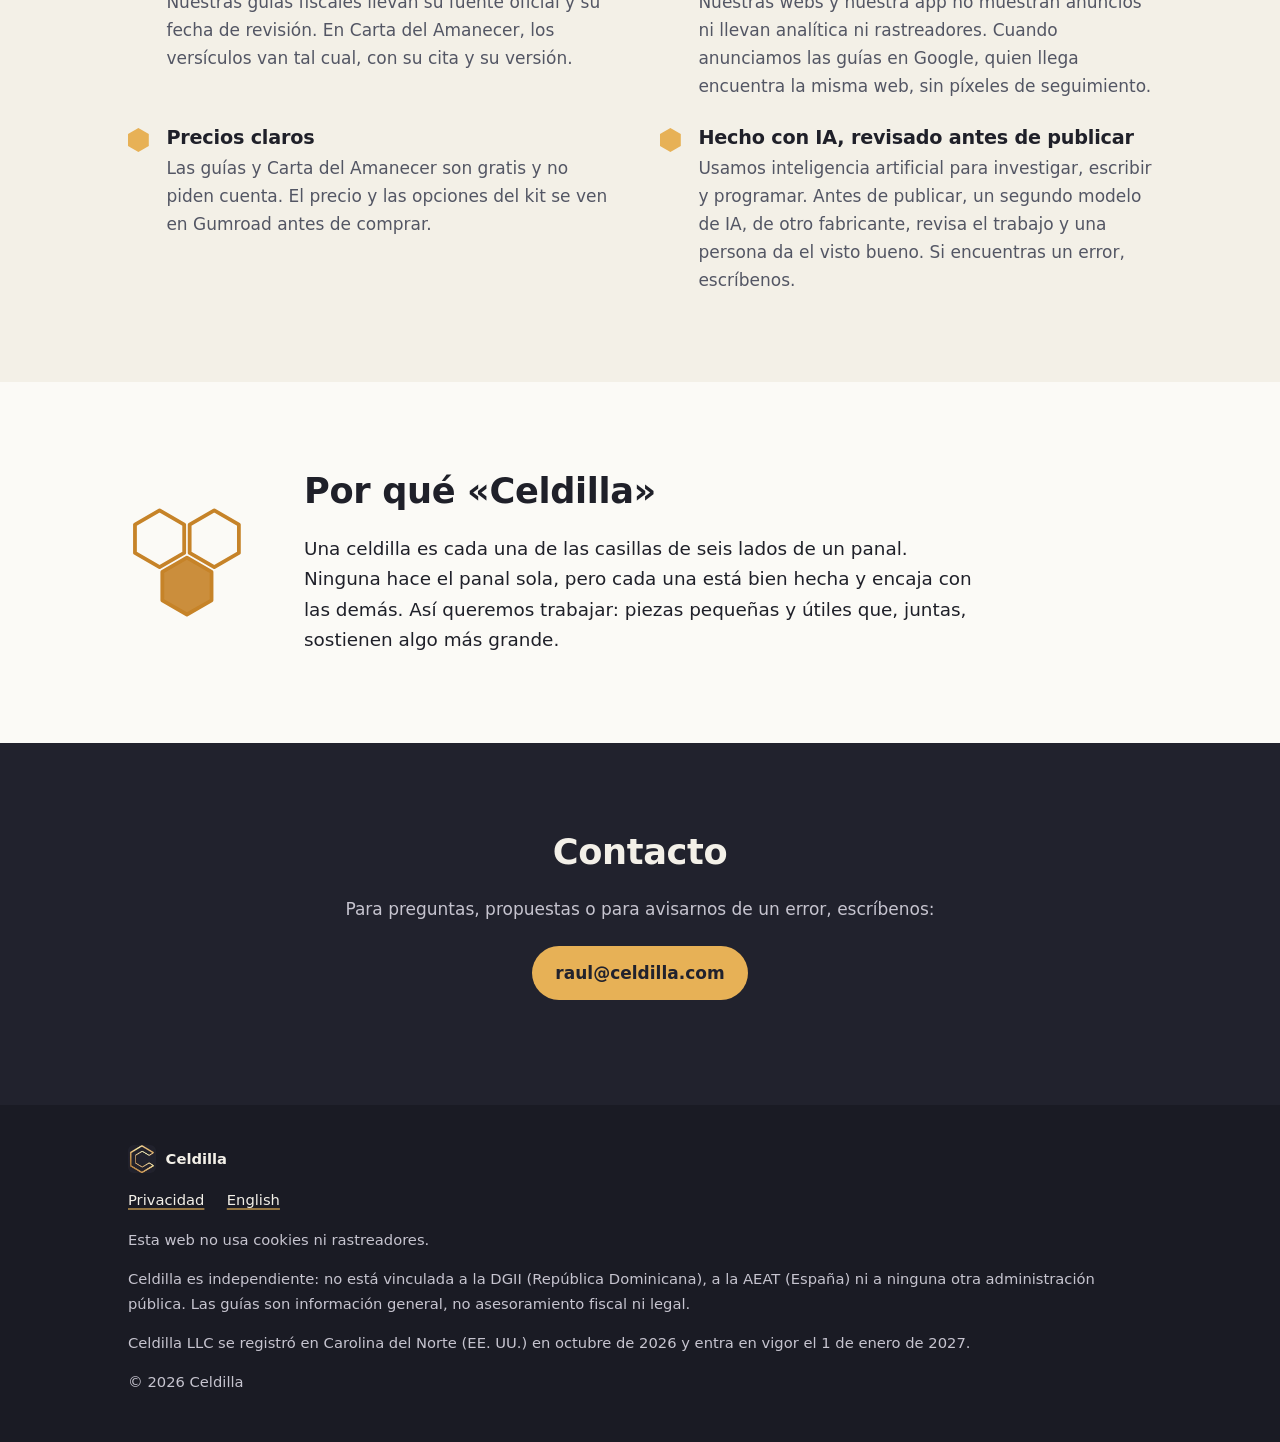
==== commit f8af7c04: "Ronda 2: flechas unidas al enlace, impresion legible y marcador del responsable en la privacidad (D-" ====
--- a/index.html
+++ b/index.html
@@ -93,21 +93,21 @@
             <p class="etiqueta">Gratis · Para contadores</p>
             <h3>Guías de cumplimiento fiscal</h3>
             <p>Guías con fuente oficial y fecha de revisión sobre la facturación electrónica (e-CF) en República Dominicana, VERI*FACTU en España y las <span lang="pt-BR">certidões</span> para licitar en Brasil.</p>
-            <a class="tarjeta__enlace" href="https://guias.celdilla.com/">Leer las guías<span aria-hidden="true"> →</span></a>
+            <a class="tarjeta__enlace" href="https://guias.celdilla.com/">Leer las guías<span aria-hidden="true">&nbsp;→</span></a>
           </li>
           <li class="tarjeta">
             <svg class="tarjeta__icono" viewBox="0 0 48 48" aria-hidden="true" focusable="false" fill="none" stroke="currentColor" stroke-width="2" stroke-linecap="round" stroke-linejoin="round"><path d="M24 3 42.2 13.5v21L24 45 5.8 34.5v-21Z"/><path d="M15 20h18v12H15Zm0 4.5h18m-12.5-4.5v-2.5h7V20"/></svg>
             <p class="etiqueta">De pago · Para despachos contables</p>
             <h3>Kit e-CF</h3>
             <p>Para implantar la facturación electrónica de toda una cartera en República Dominicana, cliente a cliente, con fuentes oficiales.</p>
-            <a class="tarjeta__enlace" href="https://ramirezral.gumroad.com/l/kit-ecf-rd">Ver el kit y su precio en Gumroad<span aria-hidden="true"> →</span></a>
+            <a class="tarjeta__enlace" href="https://ramirezral.gumroad.com/l/kit-ecf-rd">Ver el kit y su precio en Gumroad<span aria-hidden="true">&nbsp;→</span></a>
           </li>
           <li class="tarjeta">
             <svg class="tarjeta__icono" viewBox="0 0 48 48" aria-hidden="true" focusable="false" fill="none" stroke="currentColor" stroke-width="2" stroke-linecap="round" stroke-linejoin="round"><path d="M24 3 42.2 13.5v21L24 45 5.8 34.5v-21Z"/><path d="M15 31h18m-14.5 0a5.5 5.5 0 0 1 11 0M24 19.5V22m-7 .5 1.8 1.8m13.2-1.8-1.8 1.8"/></svg>
             <p class="etiqueta">Gratis · Sin anuncios</p>
             <h3>Carta del Amanecer</h3>
             <p>Cada mañana, una carta con un versículo de la Biblia, una reflexión y una oración, sin necesidad de cuenta. La app para Android está en prueba y pronto estará en Google Play.</p>
-            <a class="tarjeta__enlace" href="https://carta.celdilla.com/">Conocer Carta del Amanecer<span aria-hidden="true"> →</span></a>
+            <a class="tarjeta__enlace" href="https://carta.celdilla.com/">Conocer Carta del Amanecer<span aria-hidden="true">&nbsp;→</span></a>
           </li>
         </ul>
       </div>
--- a/estilos.css
+++ b/estilos.css
@@ -197,7 +197,9 @@
   :root {
     --tinta: #000; --suave: #333; --papel: #fff; --papel-2: #fff; --tarjeta: #fff;
     --sobre-noche: #000; --sobre-noche-suave: #333; --enlace: #000;
+    --acento: #8a5a14; --icono: #8a5a14; --subrayado: #8a5a14;
   }
+  .portada h1 em { color: #000; }
   .cabecera nav, .acciones, .saltar, .portada::before { display: none; }
   .portada, .seccion--noche, .cabecera, .pie { background: none; color: #000; }
 }
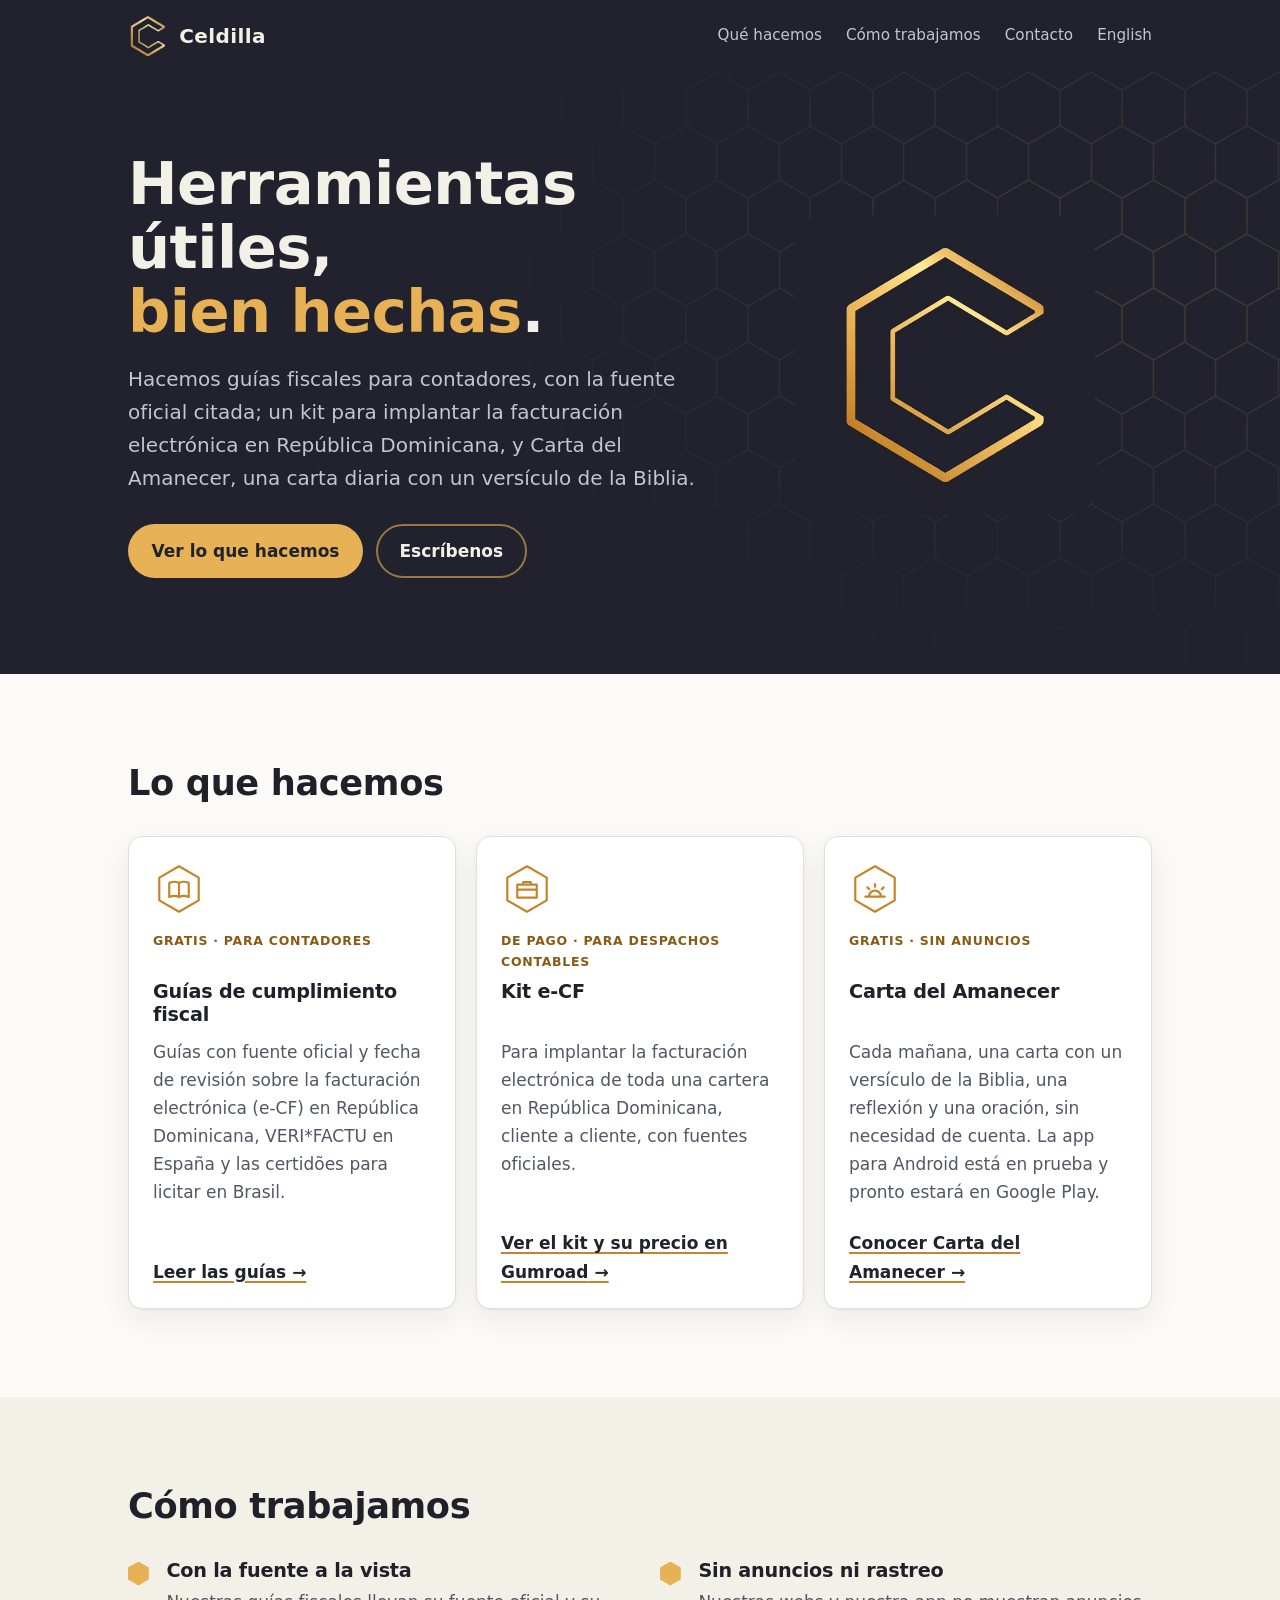
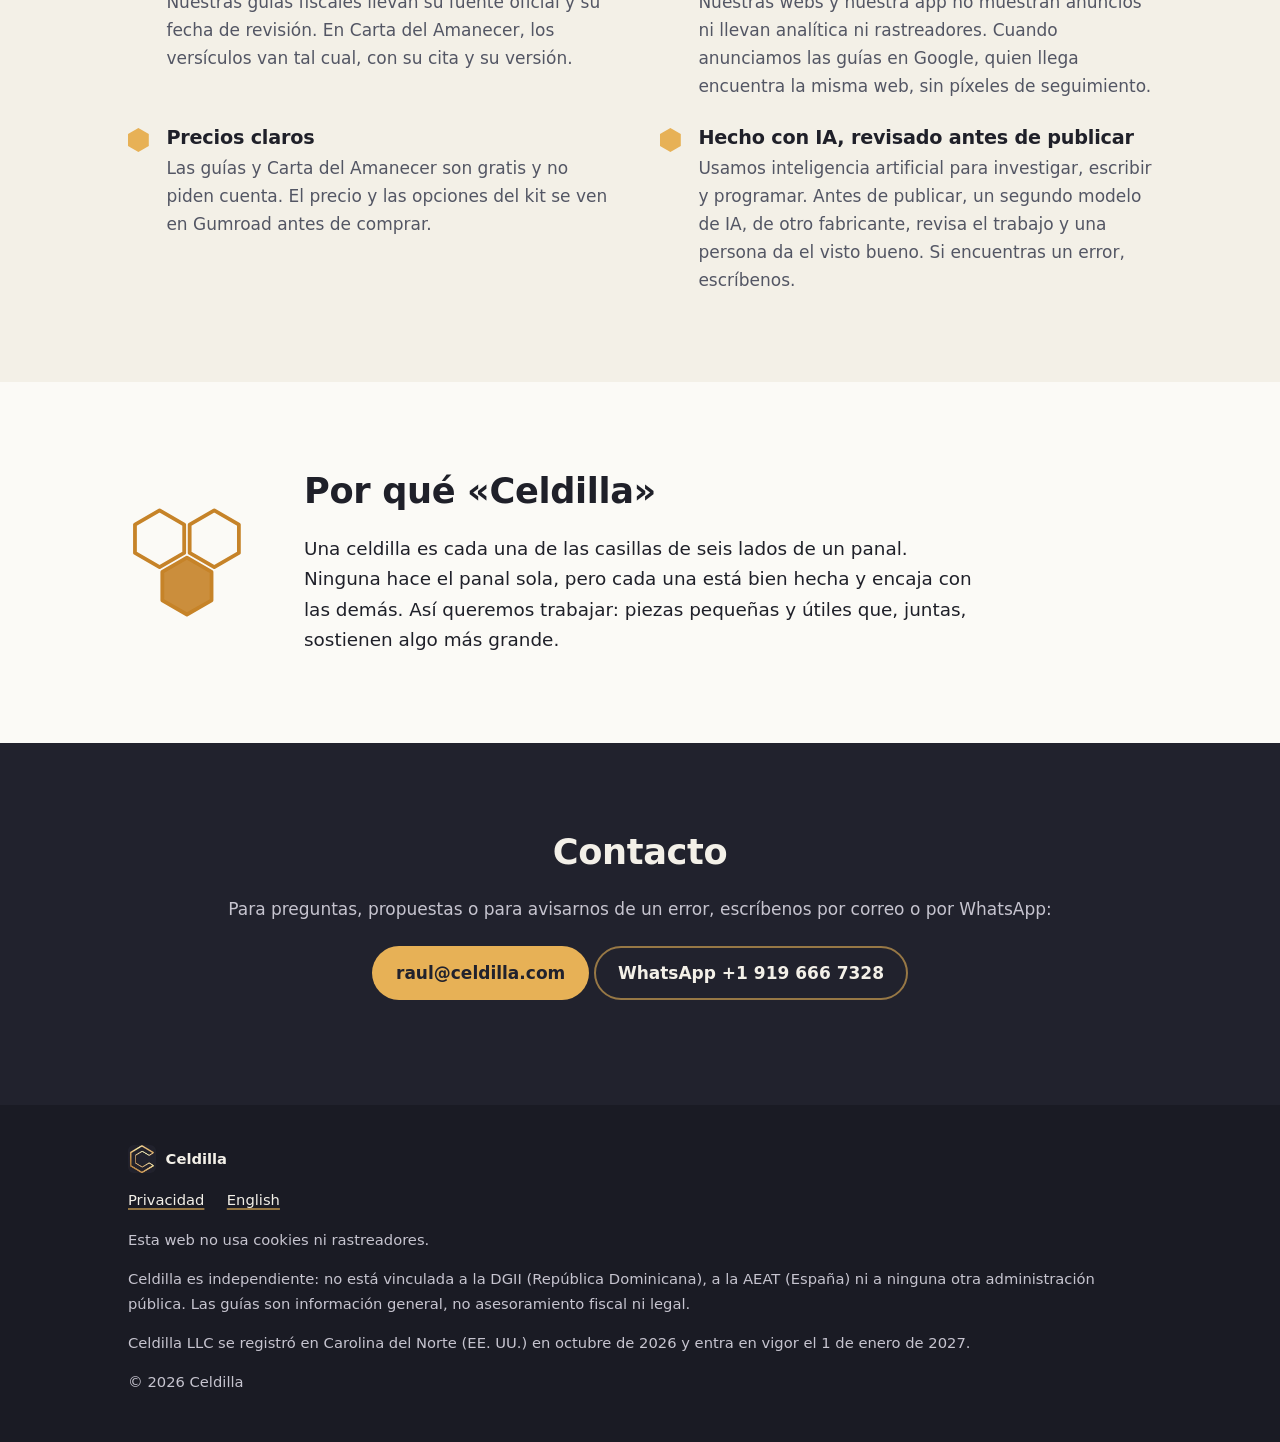
==== commit d579b504: "celdilla.com: WhatsApp de Celdilla en Contacto (ES y EN), teléfono en los datos estructurados y priv" ====
--- a/index.html
+++ b/index.html
@@ -38,7 +38,8 @@
         "name": "Celdilla",
         "url": "https://celdilla.com/",
         "logo": "https://celdilla.com/img/logo-512.png",
-        "email": "raul@celdilla.com"
+        "email": "raul@celdilla.com",
+        "telephone": "+1-919-666-7328"
       },
       {
         "@type": "WebSite",
@@ -150,8 +151,8 @@
     <section id="contacto" class="seccion seccion--noche" aria-labelledby="contacto-titulo">
       <div class="ancho contacto">
         <h2 id="contacto-titulo">Contacto</h2>
-        <p>Para preguntas, propuestas o para avisarnos de un error, escríbenos:</p>
-        <p><a class="boton boton--oro" href="mailto:raul@celdilla.com">raul@celdilla.com</a></p>
+        <p>Para preguntas, propuestas o para avisarnos de un error, escríbenos por correo o por WhatsApp:</p>
+        <p><a class="boton boton--oro" href="mailto:raul@celdilla.com">raul@celdilla.com</a> <a class="boton boton--linea" href="https://wa.me/19196667328" rel="noopener">WhatsApp +1 919 666 7328</a></p>
       </div>
     </section>
   </main>
@@ -160,7 +161,7 @@
     <div class="ancho">
       <p class="pie__marca"><img src="/img/logo-pequeno.webp" alt="" width="28" height="28">Celdilla</p>
       <ul>
-        <li><a href="/privacidad.html">Privacidad</a></li>
+        <li><a href="/privacidad">Privacidad</a></li>
         <li><a href="/en/" hreflang="en" lang="en">English</a></li>
       </ul>
       <p>Esta web no usa cookies ni rastreadores.</p>
